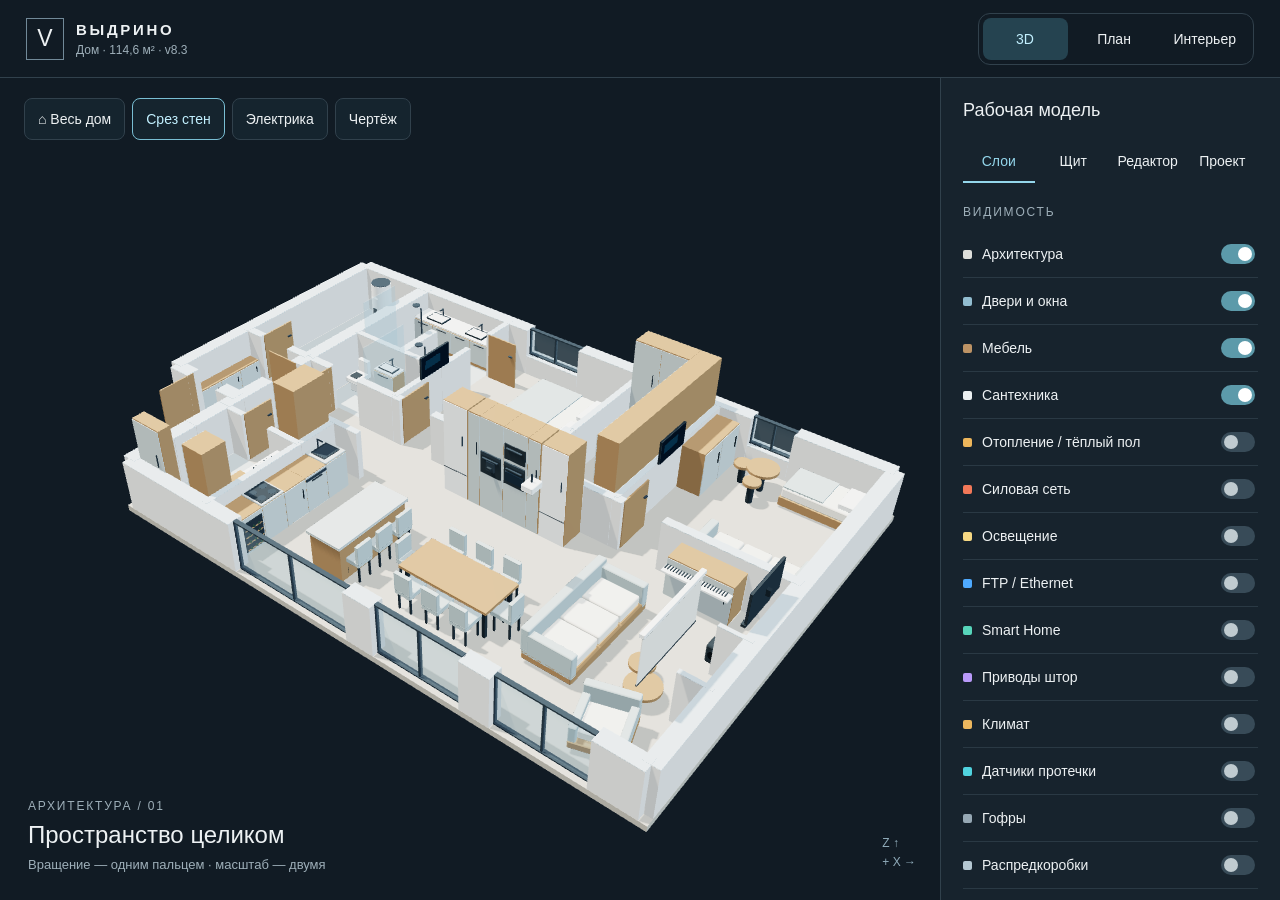
==== index.html @ b97e8d6e "v8.3.1: clarify terminal routing, fix panel header and limit distant wiring detail" ====
<!doctype html><html lang="ru"><head><meta charset="utf-8"><meta name="viewport" content="width=device-width,initial-scale=1,viewport-fit=cover"><meta name="theme-color" content="#111b24"><title>Выдрино — архитектура и инженерия</title><link rel="stylesheet" href="studio.css?v=8.3.1"><script type="importmap">{"imports":{"three":"./vendor/three.module.js","three/addons/":"./vendor/"}}</script></head><body>
<header><div class="brand"><span class="brandmark">V</span><div><b>ВЫДРИНО</b><small>Дом · 114,6 м² · v8.3</small></div></div><nav aria-label="Вид модели"><button data-view="3d" class="active">3D</button><button data-view="top">План</button><button data-view="walk">Интерьер</button></nav><button id="menu" aria-expanded="false">Настройки ☰</button></header>
<main id="view"><div id="loading">Открываем модель…<small>Архитектура из исходного чертежа</small></div><div class="viewtools"><button id="home" title="Показать весь дом">⌂ <span>Весь дом</span></button><button id="cut" class="active">Срез стен</button><button id="electrical">Электрика</button><button id="blueprint">Чертёж</button></div><div id="caption"><span>АРХИТЕКТУРА / 01</span><b id="viewtitle">Пространство целиком</b><small id="hint">Вращение — одним пальцем · масштаб — двумя</small></div><div class="compass">Z ↑<br>+ X →</div><div id="toast" role="status"></div></main>
<aside id="side"><div class="sidehead"><b>Рабочая модель</b><button id="closepanel" aria-label="Закрыть настройки">✕</button></div><div class="tabs"><button data-tab="layers" class="active">Слои</button><button data-tab="electrical">Щит</button><button data-tab="edit">Редактор</button><button data-tab="project">Проект</button></div>
<section data-panel="layers"><p class="eyebrow">ВИДИМОСТЬ</p><div id="layers"></div><div class="field"><label for="wallheight">Высота среза <output id="heightout">1,2 м</output></label><input id="wallheight" type="range" min="0.15" max="3.2" step="0.05" value="1.2"></div><div class="field"><label for="source">Исходный лист</label><select id="source"></select><label for="opacity">Прозрачность чертежа <output id="opacityout">70%</output></label><input id="opacity" type="range" min="0" max="100" value="70"></div><div class="callout">Нажмите «Чертёж» для сравнения в виде сверху. Геометрия стен выделена синим.</div></section>
<section data-panel="electrical" hidden></section>
<section data-panel="edit" hidden><p class="eyebrow">РЕДАКТИРОВАНИЕ</p><div class="twocol"><button id="editobjects">Объекты</button><button id="editwalls">Узлы стен</button></div><div class="segmented"><button data-mode="translate" class="active">Двигать</button><button data-mode="rotate">Вращать</button><button data-mode="scale">Размер</button></div><label for="snap">Привязка</label><select id="snap"><option value="0.01">10 мм</option><option value="0.05" selected>50 мм</option><option value="0.1">100 мм</option><option value="0">Без привязки</option></select><div id="selection" class="selection"><b>Выберите объект</b><p>Включите режим и коснитесь мебели, точки или узла стены.</p></div><div id="coordinates" hidden><div class="coords"><label>X, м<input id="posx" type="number" step="0.01"></label><label>Z, м<input id="posz" type="number" step="0.01"></label><label>Y, м<input id="posy" type="number" step="0.01"></label></div><div class="twocol"><button id="applypos">Применить</button><button id="delete" class="danger">Удалить</button></div></div><div class="twocol"><button id="undo" disabled>↶ Отменить</button><button id="redo" disabled>↷ Повторить</button></div><button id="save" class="primary wide">Сохранить JSON</button><p class="muted">Изменения автоматически сохраняются на этом устройстве. JSON позволяет перенести проект или прислать его на доработку.</p></section>
<section data-panel="project" hidden><p class="eyebrow">СОСТОЯНИЕ ПРОЕКТА</p><div id="stats" class="stats"></div><button id="export" class="primary wide">Экспорт JSON</button><button id="import" class="wide">Импорт JSON</button><input type="file" id="file" accept=".json,application/json" hidden><details><summary>Помещения</summary><div id="rooms"></div></details><details open><summary>Что требует проверки</summary><div id="issues"></div></details><button id="reset" class="wide danger">Вернуть исходную модель</button><a href="legacy-v7.html">Открыть предыдущую v7</a></section></aside>
<script type="module" src="studio.js?v=8.3.1"></script><script>window.addEventListener('error',e=>{const l=document.getElementById('loading');if(l&&!l.hidden)l.textContent='Не удалось открыть 3D. Проверьте интернет и обновите страницу.'});</script></body></html>
---- studio.css ----
:root{color-scheme:dark;--bg:#111b24;--panel:#17232d;--line:#31414c;--text:#edf1f3;--muted:#9eafb9;--accent:#94d6eb}*{box-sizing:border-box}body{margin:0;background:var(--bg);color:var(--text);font-family:Inter,-apple-system,BlinkMacSystemFont,'Segoe UI',sans-serif;font-size:14px;overflow:hidden}button,input,select{font:inherit}button{min-height:42px;padding:9px 13px;border:1px solid var(--line);border-radius:8px;background:#1c2b36;color:var(--text);cursor:pointer;touch-action:manipulation}button:hover{border-color:#7295a5;background:#273c48}button.active{color:#c2f0ff;border-color:#79bed3;background:#254350}button:disabled{opacity:.35;cursor:default}button:focus-visible,a:focus-visible{outline:2px solid #9bddf1;outline-offset:3px}header{height:78px;position:absolute;inset:0 0 auto;display:flex;align-items:center;justify-content:space-between;padding:0 26px;border-bottom:1px solid var(--line);z-index:4;background:#111b24}.brand{display:flex;align-items:center;gap:12px}.brand b{font-size:15px;letter-spacing:.18em}.brand small{display:block;color:var(--muted);margin-top:5px;font-size:12px}.brandmark{display:grid;place-items:center;border:1px solid #718998;width:38px;height:42px;font-size:23px;font-weight:300}nav{display:flex;gap:4px;border:1px solid var(--line);padding:4px;border-radius:12px}nav button{border:0;min-width:85px;background:transparent}#menu{display:none}#view{position:absolute;top:78px;bottom:0;left:0;right:340px;overflow:hidden}canvas{display:block;width:100%;height:100%;touch-action:none}.viewtools{position:absolute;left:24px;top:20px;display:flex;gap:7px;z-index:2}.viewtools button{background:#172630e8;backdrop-filter:blur(12px)}#caption{position:absolute;left:28px;bottom:28px;pointer-events:none;display:flex;flex-direction:column;gap:8px}#caption span,.eyebrow{font-size:12px;letter-spacing:.15em;color:var(--muted)}#caption b{font-size:24px;font-weight:450}#caption small{color:var(--muted);font-size:13px}.compass{position:absolute;bottom:28px;right:24px;color:#90acba;font-size:12px;line-height:1.6}#side{position:absolute;right:0;top:78px;bottom:0;width:340px;overflow-y:auto;background:var(--panel);border-left:1px solid var(--line);padding:22px;z-index:5}.sidehead{display:flex;justify-content:space-between;align-items:center;margin-bottom:20px}.sidehead b{font-size:18px;font-weight:500}#closepanel{display:none}.tabs{display:flex;gap:3px;margin-bottom:22px}.tabs button{flex:1;border:0;background:transparent;border-bottom:2px solid transparent;border-radius:0;padding:9px 5px}.tabs button.active{border-bottom-color:var(--accent);color:var(--accent)}.layer{display:flex;align-items:center;justify-content:space-between;padding:10px 0;gap:8px;border-bottom:1px solid #2a3944;cursor:pointer;min-height:44px}.layer span{display:flex;align-items:center;gap:10px}.layer i{display:block;width:9px;height:9px;border-radius:2px;background:var(--c)}input[type=checkbox]{appearance:none;width:34px;height:20px;background:#384b58;border-radius:15px;position:relative;cursor:pointer;flex:none}input[type=checkbox]:before{content:'';position:absolute;left:3px;top:3px;width:14px;height:14px;border-radius:50%;background:#c0cbd0;transition:.15s}input[type=checkbox]:checked{background:#5c9aaa}input[type=checkbox]:checked:before{left:17px;background:white}.field{margin-top:22px}.field label{display:flex;justify-content:space-between;margin:14px 0 9px}input[type=range]{width:100%;accent-color:#8bcee1;height:26px}select,input[type=number]{width:100%;border:1px solid #415663;background:#10202b;color:#e4eef1;padding:10px;border-radius:7px;margin:8px 0 14px}output{color:#a3d8e7}.callout,.selection{padding:14px;border:1px solid #3a4e5d;border-radius:9px;margin:20px 0;background:#12222d;line-height:1.55}.callout,.muted{color:var(--muted);font-size:13px;line-height:1.6}.twocol{display:grid;grid-template-columns:1fr 1fr;gap:7px;margin:14px 0}.segmented{display:flex;gap:4px;margin:18px 0}.segmented button{flex:1;padding:7px 3px;font-size:13px}.primary{background:#aeddec;color:#10202a;border-color:#aeddec;font-weight:600}.primary:hover{background:#d0eef5}.wide{width:100%;margin:6px 0}.danger{color:#f1a992}.coords{display:grid;grid-template-columns:repeat(3,1fr);gap:6px}.coords input{min-width:0;padding:9px 5px}.selection p{color:var(--muted);margin:8px 0;font-size:13px}.selection code{font-size:12px;color:#afdcea}details{border-top:1px solid var(--line);padding:16px 0}summary{cursor:pointer}#issues p{padding-left:10px;border-left:2px solid #bf9e66;color:#c4cdd2;font-size:13px;line-height:1.6}.stats{display:flex;gap:10px;flex-wrap:wrap;margin:18px 0}.stats span{flex:1;padding:12px;background:#10212c;border-radius:8px;color:var(--muted);font-size:12px}.stats b{display:block;color:white;font-size:22px;margin-bottom:6px}#rooms p{display:flex;justify-content:space-between;font-size:13px}a{color:#9fcedb;display:block;margin:20px 0;font-size:13px}#loading{position:absolute;inset:0;display:flex;align-items:center;justify-content:center;flex-direction:column;gap:15px;background:#111b24;z-index:3;font-size:22px}#loading small{font-size:14px;color:#9eafb9}[hidden]{display:none!important}#toast{position:absolute;left:50%;bottom:105px;transform:translateX(-50%);max-width:90%;padding:12px 20px;background:#d4edf4;color:#10202a;border-radius:9px;opacity:0;pointer-events:none;transition:opacity .2s;z-index:8}#toast.show{opacity:1}
@media(max-width:900px){header{height:68px;padding:0 12px;gap:8px}.brandmark{display:none}.brand b{font-size:12px;letter-spacing:.1em}.brand small{font-size:11px}nav{padding:2px}nav button{min-width:0;padding:9px;font-size:13px}#menu{display:block;font-size:0;width:42px;padding:0}#menu:after{content:'☰';font-size:20px}#view{top:68px;right:0}#side{top:68px;width:min(350px,94vw);padding:18px;transform:translateX(102%);transition:transform .2s;box-shadow:-10px 0 35px #0005}#side.open{transform:none}#closepanel{display:block}.viewtools{top:14px;left:12px;gap:5px}.viewtools button{padding:9px;font-size:13px}#home span{display:none}#caption{bottom:max(22px,env(safe-area-inset-bottom));left:18px;right:35px}#caption b{font-size:21px}#caption span{font-size:11px}#caption small{font-size:12px;max-width:260px}.compass{right:12px;bottom:22px;font-size:11px}#toast{bottom:120px;width:max-content}body{font-size:14px}}
[data-panel=electrical] h2{font-size:23px;font-weight:500;margin:10px 0}.electrical-badge{font-size:12px;color:#e7bf87;border-left:2px solid #d2a367;padding-left:10px;line-height:1.5}.din-cabinet{padding:12px 8px;background:#0e1921;border:1px solid #475762;border-radius:9px;margin:14px 0}.din-cabinet small{font-size:9px;letter-spacing:.16em;color:#96a5af}.din-rail{display:flex;gap:2px;margin:5px 0 13px;min-height:40px;background:linear-gradient(transparent 40%,#627381 40%,#627381 60%,transparent 60%)}.din-block{min-width:0;min-height:40px;border-radius:2px;padding:2px 0;font-size:8px;overflow:hidden;word-break:break-all;background:#d6e0e2;color:#172732;border:1px solid #9fadb5;line-height:1.2}.din-block.module{background:#316c66;color:#ecfff9;border-color:#59a596}.din-block.reserve{background:#22323ea8;color:#6e8391;border-style:dashed}.din-block.terminal{background:#6a7971;color:white}.bus-chain{font:12px/1.8 monospace;color:#81d9c6;overflow-wrap:anywhere}input[type=search]{width:100%;background:#10202b;border:1px solid #415663;border-radius:8px;padding:12px;color:white;margin:10px 0}.circuit-list{max-height:420px;overflow-y:auto;overscroll-behavior:contain}.circuit-item{display:block;width:100%;text-align:left;margin:6px 0;border-left:3px solid var(--wire);padding:11px;font-size:12px}.circuit-item b{display:block;font-weight:500}.circuit-item small{display:block;margin-top:6px;color:#9eafb9;line-height:1.5}.viewtools{flex-wrap:wrap;right:10px}.callout{overflow-wrap:anywhere}.callout p{margin:8px 0}
.cable-card{position:absolute;left:18px;bottom:58px;z-index:12;width:min(390px,calc(100% - 36px));padding:16px 18px;background:#142b35ee;border:1px solid #69d9f7;border-radius:14px;box-shadow:0 10px 40px #0008;pointer-events:auto}.cable-card[hidden]{display:none}.cable-card b{display:block;color:#a6ecff;margin-bottom:6px}.cable-card p{margin:5px 0;font-size:13px}.cable-card button{float:right;padding:2px 9px;min-height:28px}.panel-dialog{width:min(1220px,96vw);max-height:94dvh;border:1px solid #546c78;border-radius:20px;background:#13232d;color:#e7efec;padding:22px;overflow:auto}.panel-dialog::backdrop{background:#07141ddd;backdrop-filter:blur(8px)}.panel-dialog header{display:flex;align-items:center;justify-content:space-between;gap:20px}.panel-dialog h2{margin:6px 0}.panel-dialog small{color:#7dcfc2;letter-spacing:.12em}.panel-toolbar{display:flex;gap:10px;flex-wrap:wrap;margin:16px 0}.panel-toolbar select{flex:1;min-width:220px}.panel-scroll{max-height:60dvh;overflow:auto;border-radius:12px;background:#15232d}.panel-scroll svg{display:block;width:100%;min-width:720px}.panel-terminal-info{padding:15px 0}.table-scroll{overflow:auto}.panel-dialog table{width:100%;border-collapse:collapse;font-size:13px}.panel-dialog th,.panel-dialog td{text-align:left;border-bottom:1px solid #3e535d;padding:9px}.panel-dialog th{color:#85ccbd}.panel-dialog a{color:#85dcca}@media(max-width:600px){.panel-dialog{padding:13px}.panel-dialog h2{font-size:20px}.cable-card{bottom:54px;padding:12px}.panel-scroll{max-height:52dvh}}

.panel-dialog header{position:static;inset:auto;height:auto;padding:0 0 14px;background:transparent}.panel-dialog .callout{margin-top:14px}
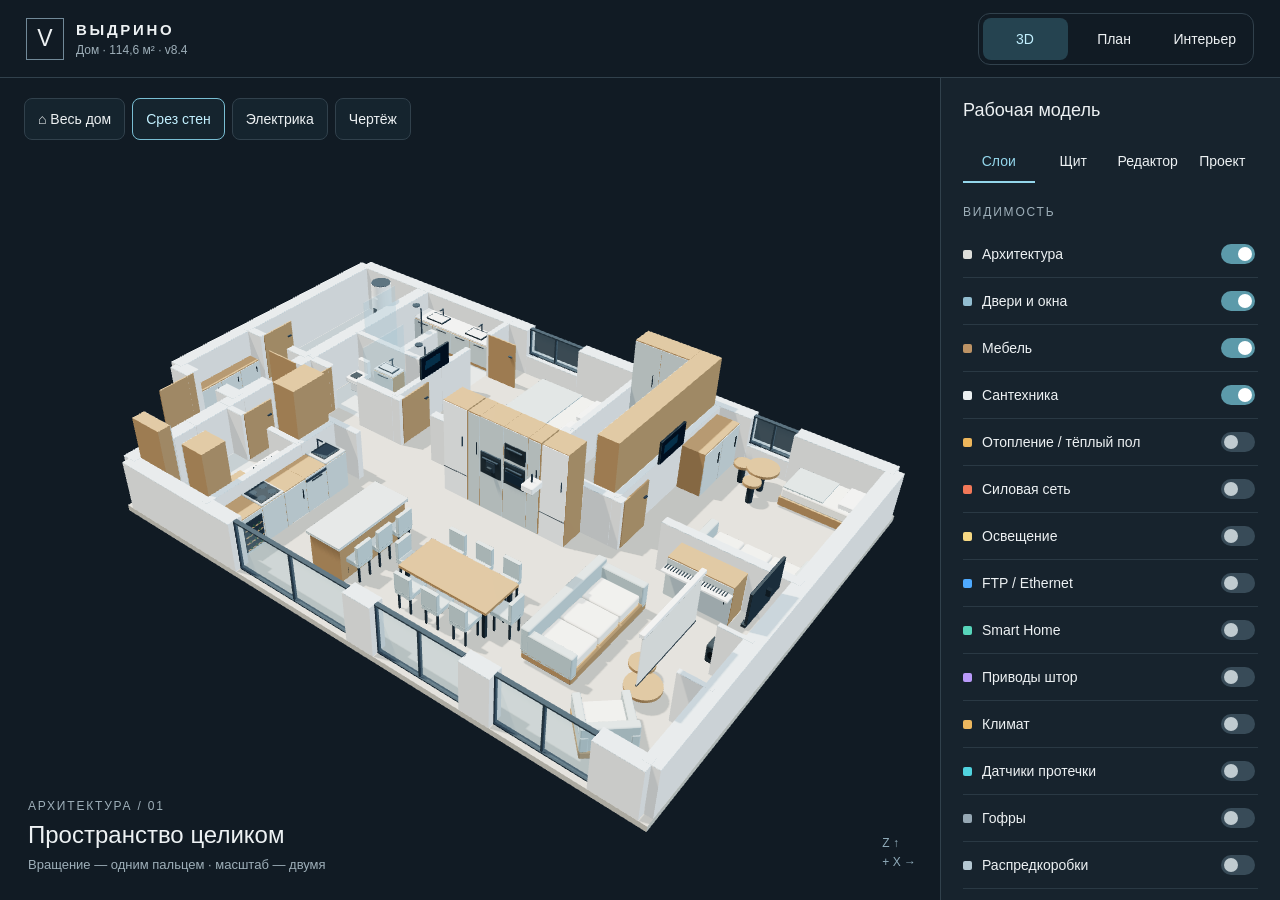
==== commit fa0de18f: "v8.4: cable and DIN editors, first-person movement, source light groups and preserved edits" ====
--- a/index.html
+++ b/index.html
@@ -1,9 +1,9 @@
-<!doctype html><html lang="ru"><head><meta charset="utf-8"><meta name="viewport" content="width=device-width,initial-scale=1,viewport-fit=cover"><meta name="theme-color" content="#111b24"><title>Выдрино — архитектура и инженерия</title><link rel="stylesheet" href="studio.css?v=8.3.1"><script type="importmap">{"imports":{"three":"./vendor/three.module.js","three/addons/":"./vendor/"}}</script></head><body>
-<header><div class="brand"><span class="brandmark">V</span><div><b>ВЫДРИНО</b><small>Дом · 114,6 м² · v8.3</small></div></div><nav aria-label="Вид модели"><button data-view="3d" class="active">3D</button><button data-view="top">План</button><button data-view="walk">Интерьер</button></nav><button id="menu" aria-expanded="false">Настройки ☰</button></header>
+<!doctype html><html lang="ru"><head><meta charset="utf-8"><meta name="viewport" content="width=device-width,initial-scale=1,viewport-fit=cover"><meta name="theme-color" content="#111b24"><title>Выдрино — архитектура и инженерия</title><link rel="stylesheet" href="studio.css?v=8.4.0"><script type="importmap">{"imports":{"three":"./vendor/three.module.js","three/addons/":"./vendor/"}}</script></head><body>
+<header><div class="brand"><span class="brandmark">V</span><div><b>ВЫДРИНО</b><small>Дом · 114,6 м² · v8.4</small></div></div><nav aria-label="Вид модели"><button data-view="3d" class="active">3D</button><button data-view="top">План</button><button data-view="walk">Интерьер</button></nav><button id="menu" aria-expanded="false">Настройки ☰</button></header>
 <main id="view"><div id="loading">Открываем модель…<small>Архитектура из исходного чертежа</small></div><div class="viewtools"><button id="home" title="Показать весь дом">⌂ <span>Весь дом</span></button><button id="cut" class="active">Срез стен</button><button id="electrical">Электрика</button><button id="blueprint">Чертёж</button></div><div id="caption"><span>АРХИТЕКТУРА / 01</span><b id="viewtitle">Пространство целиком</b><small id="hint">Вращение — одним пальцем · масштаб — двумя</small></div><div class="compass">Z ↑<br>+ X →</div><div id="toast" role="status"></div></main>
 <aside id="side"><div class="sidehead"><b>Рабочая модель</b><button id="closepanel" aria-label="Закрыть настройки">✕</button></div><div class="tabs"><button data-tab="layers" class="active">Слои</button><button data-tab="electrical">Щит</button><button data-tab="edit">Редактор</button><button data-tab="project">Проект</button></div>
 <section data-panel="layers"><p class="eyebrow">ВИДИМОСТЬ</p><div id="layers"></div><div class="field"><label for="wallheight">Высота среза <output id="heightout">1,2 м</output></label><input id="wallheight" type="range" min="0.15" max="3.2" step="0.05" value="1.2"></div><div class="field"><label for="source">Исходный лист</label><select id="source"></select><label for="opacity">Прозрачность чертежа <output id="opacityout">70%</output></label><input id="opacity" type="range" min="0" max="100" value="70"></div><div class="callout">Нажмите «Чертёж» для сравнения в виде сверху. Геометрия стен выделена синим.</div></section>
 <section data-panel="electrical" hidden></section>
 <section data-panel="edit" hidden><p class="eyebrow">РЕДАКТИРОВАНИЕ</p><div class="twocol"><button id="editobjects">Объекты</button><button id="editwalls">Узлы стен</button></div><div class="segmented"><button data-mode="translate" class="active">Двигать</button><button data-mode="rotate">Вращать</button><button data-mode="scale">Размер</button></div><label for="snap">Привязка</label><select id="snap"><option value="0.01">10 мм</option><option value="0.05" selected>50 мм</option><option value="0.1">100 мм</option><option value="0">Без привязки</option></select><div id="selection" class="selection"><b>Выберите объект</b><p>Включите режим и коснитесь мебели, точки или узла стены.</p></div><div id="coordinates" hidden><div class="coords"><label>X, м<input id="posx" type="number" step="0.01"></label><label>Z, м<input id="posz" type="number" step="0.01"></label><label>Y, м<input id="posy" type="number" step="0.01"></label></div><div class="twocol"><button id="applypos">Применить</button><button id="delete" class="danger">Удалить</button></div></div><div class="twocol"><button id="undo" disabled>↶ Отменить</button><button id="redo" disabled>↷ Повторить</button></div><button id="save" class="primary wide">Сохранить JSON</button><p class="muted">Изменения автоматически сохраняются на этом устройстве. JSON позволяет перенести проект или прислать его на доработку.</p></section>
 <section data-panel="project" hidden><p class="eyebrow">СОСТОЯНИЕ ПРОЕКТА</p><div id="stats" class="stats"></div><button id="export" class="primary wide">Экспорт JSON</button><button id="import" class="wide">Импорт JSON</button><input type="file" id="file" accept=".json,application/json" hidden><details><summary>Помещения</summary><div id="rooms"></div></details><details open><summary>Что требует проверки</summary><div id="issues"></div></details><button id="reset" class="wide danger">Вернуть исходную модель</button><a href="legacy-v7.html">Открыть предыдущую v7</a></section></aside>
-<script type="module" src="studio.js?v=8.3.1"></script><script>window.addEventListener('error',e=>{const l=document.getElementById('loading');if(l&&!l.hidden)l.textContent='Не удалось открыть 3D. Проверьте интернет и обновите страницу.'});</script></body></html>
+<script type="module" src="studio.js?v=8.4.0"></script><script>window.addEventListener('error',e=>{const l=document.getElementById('loading');if(l&&!l.hidden)l.textContent='Не удалось открыть 3D. Проверьте интернет и обновите страницу.'});</script></body></html>
--- a/studio.css
+++ b/studio.css
@@ -4,3 +4,5 @@
 .cable-card{position:absolute;left:18px;bottom:58px;z-index:12;width:min(390px,calc(100% - 36px));padding:16px 18px;background:#142b35ee;border:1px solid #69d9f7;border-radius:14px;box-shadow:0 10px 40px #0008;pointer-events:auto}.cable-card[hidden]{display:none}.cable-card b{display:block;color:#a6ecff;margin-bottom:6px}.cable-card p{margin:5px 0;font-size:13px}.cable-card button{float:right;padding:2px 9px;min-height:28px}.panel-dialog{width:min(1220px,96vw);max-height:94dvh;border:1px solid #546c78;border-radius:20px;background:#13232d;color:#e7efec;padding:22px;overflow:auto}.panel-dialog::backdrop{background:#07141ddd;backdrop-filter:blur(8px)}.panel-dialog header{display:flex;align-items:center;justify-content:space-between;gap:20px}.panel-dialog h2{margin:6px 0}.panel-dialog small{color:#7dcfc2;letter-spacing:.12em}.panel-toolbar{display:flex;gap:10px;flex-wrap:wrap;margin:16px 0}.panel-toolbar select{flex:1;min-width:220px}.panel-scroll{max-height:60dvh;overflow:auto;border-radius:12px;background:#15232d}.panel-scroll svg{display:block;width:100%;min-width:720px}.panel-terminal-info{padding:15px 0}.table-scroll{overflow:auto}.panel-dialog table{width:100%;border-collapse:collapse;font-size:13px}.panel-dialog th,.panel-dialog td{text-align:left;border-bottom:1px solid #3e535d;padding:9px}.panel-dialog th{color:#85ccbd}.panel-dialog a{color:#85dcca}@media(max-width:600px){.panel-dialog{padding:13px}.panel-dialog h2{font-size:20px}.cable-card{bottom:54px;padding:12px}.panel-scroll{max-height:52dvh}}
 
 .panel-dialog header{position:static;inset:auto;height:auto;padding:0 0 14px;background:transparent}.panel-dialog .callout{margin-top:14px}
+.object-catalog input,.object-catalog button,.object-catalog select{width:100%;margin:5px 0}.object-catalog label{display:block;margin-top:8px}input[type=text]{max-width:100%;background:#10202b;color:#edf1f3;border:1px solid #415663;border-radius:8px;padding:10px}.panel-dialog details input,.panel-dialog details select{max-width:500px;display:block;margin:8px 0}
+.advanced-editor button,.advanced-editor input,.advanced-editor select{width:100%;margin:5px 0}.advanced-editor label{display:block;margin-top:8px}.walk-pad{position:absolute;left:24px;bottom:70px;width:112px;height:112px;border:1px solid #8acbd799;border-radius:50%;background:#142c3988;z-index:15;touch-action:none;display:grid;place-items:center}.walk-pad span{width:45px;height:45px;border-radius:50%;background:#92d8eaaa;pointer-events:none}.walk-pad[hidden],.walk-help[hidden]{display:none}.walk-help{position:absolute;bottom:25px;left:24px;font-size:12px;background:#122b39bb;padding:8px;border-radius:8px;pointer-events:none}
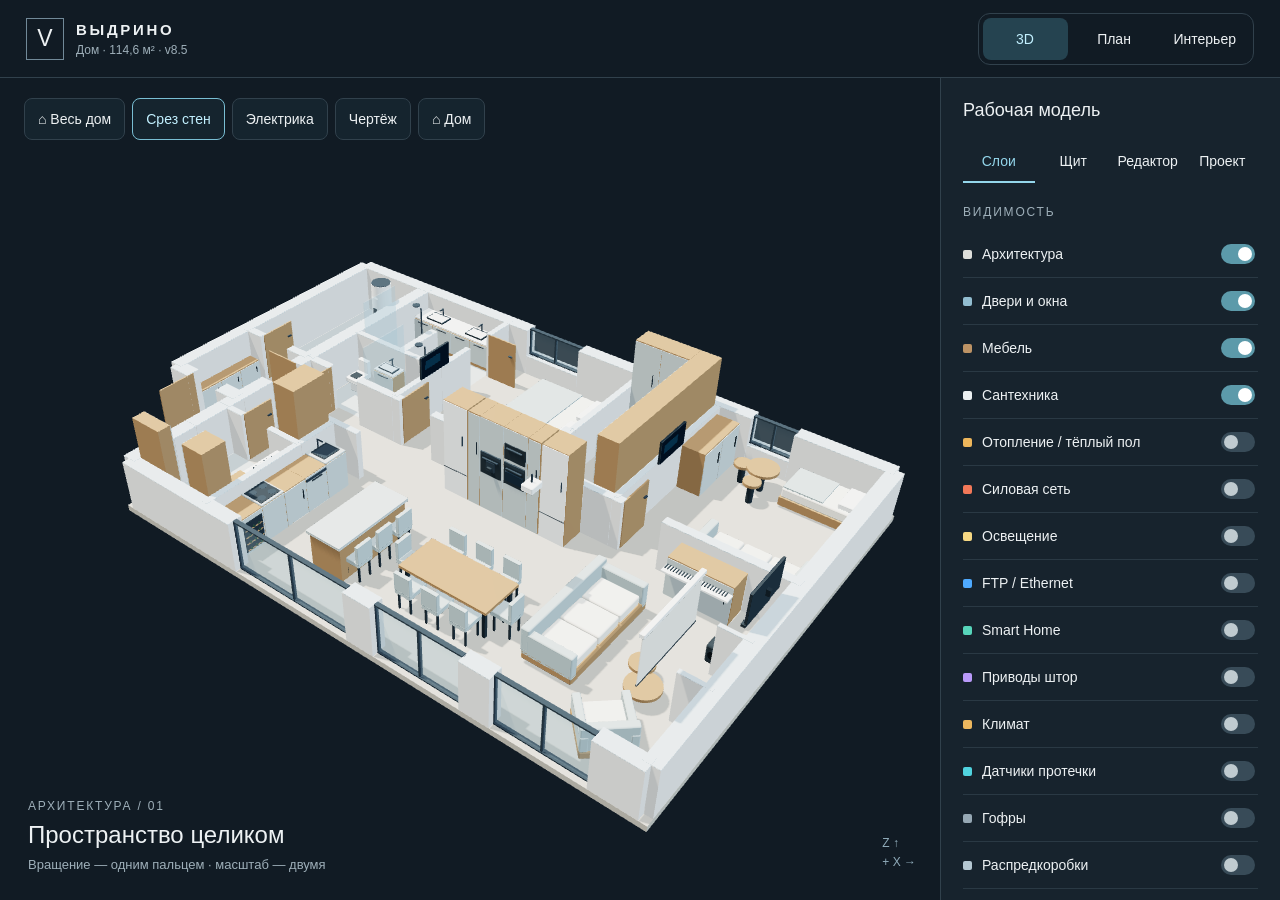
==== commit 1f382ff4: "v8.5: Home-style phone simulation for lighting, curtains and leak protection" ====
--- a/index.html
+++ b/index.html
@@ -1,9 +1,9 @@
-<!doctype html><html lang="ru"><head><meta charset="utf-8"><meta name="viewport" content="width=device-width,initial-scale=1,viewport-fit=cover"><meta name="theme-color" content="#111b24"><title>Выдрино — архитектура и инженерия</title><link rel="stylesheet" href="studio.css?v=8.4.0"><script type="importmap">{"imports":{"three":"./vendor/three.module.js","three/addons/":"./vendor/"}}</script></head><body>
-<header><div class="brand"><span class="brandmark">V</span><div><b>ВЫДРИНО</b><small>Дом · 114,6 м² · v8.4</small></div></div><nav aria-label="Вид модели"><button data-view="3d" class="active">3D</button><button data-view="top">План</button><button data-view="walk">Интерьер</button></nav><button id="menu" aria-expanded="false">Настройки ☰</button></header>
+<!doctype html><html lang="ru"><head><meta charset="utf-8"><meta name="viewport" content="width=device-width,initial-scale=1,viewport-fit=cover"><meta name="theme-color" content="#111b24"><title>Выдрино — архитектура и инженерия</title><link rel="stylesheet" href="studio.css?v=8.5.0"><script type="importmap">{"imports":{"three":"./vendor/three.module.js","three/addons/":"./vendor/"}}</script><link rel="stylesheet" href="home-phone.css?v=8.5.0"></head><body>
+<header><div class="brand"><span class="brandmark">V</span><div><b>ВЫДРИНО</b><small>Дом · 114,6 м² · v8.5</small></div></div><nav aria-label="Вид модели"><button data-view="3d" class="active">3D</button><button data-view="top">План</button><button data-view="walk">Интерьер</button></nav><button id="menu" aria-expanded="false">Настройки ☰</button></header>
 <main id="view"><div id="loading">Открываем модель…<small>Архитектура из исходного чертежа</small></div><div class="viewtools"><button id="home" title="Показать весь дом">⌂ <span>Весь дом</span></button><button id="cut" class="active">Срез стен</button><button id="electrical">Электрика</button><button id="blueprint">Чертёж</button></div><div id="caption"><span>АРХИТЕКТУРА / 01</span><b id="viewtitle">Пространство целиком</b><small id="hint">Вращение — одним пальцем · масштаб — двумя</small></div><div class="compass">Z ↑<br>+ X →</div><div id="toast" role="status"></div></main>
 <aside id="side"><div class="sidehead"><b>Рабочая модель</b><button id="closepanel" aria-label="Закрыть настройки">✕</button></div><div class="tabs"><button data-tab="layers" class="active">Слои</button><button data-tab="electrical">Щит</button><button data-tab="edit">Редактор</button><button data-tab="project">Проект</button></div>
 <section data-panel="layers"><p class="eyebrow">ВИДИМОСТЬ</p><div id="layers"></div><div class="field"><label for="wallheight">Высота среза <output id="heightout">1,2 м</output></label><input id="wallheight" type="range" min="0.15" max="3.2" step="0.05" value="1.2"></div><div class="field"><label for="source">Исходный лист</label><select id="source"></select><label for="opacity">Прозрачность чертежа <output id="opacityout">70%</output></label><input id="opacity" type="range" min="0" max="100" value="70"></div><div class="callout">Нажмите «Чертёж» для сравнения в виде сверху. Геометрия стен выделена синим.</div></section>
 <section data-panel="electrical" hidden></section>
 <section data-panel="edit" hidden><p class="eyebrow">РЕДАКТИРОВАНИЕ</p><div class="twocol"><button id="editobjects">Объекты</button><button id="editwalls">Узлы стен</button></div><div class="segmented"><button data-mode="translate" class="active">Двигать</button><button data-mode="rotate">Вращать</button><button data-mode="scale">Размер</button></div><label for="snap">Привязка</label><select id="snap"><option value="0.01">10 мм</option><option value="0.05" selected>50 мм</option><option value="0.1">100 мм</option><option value="0">Без привязки</option></select><div id="selection" class="selection"><b>Выберите объект</b><p>Включите режим и коснитесь мебели, точки или узла стены.</p></div><div id="coordinates" hidden><div class="coords"><label>X, м<input id="posx" type="number" step="0.01"></label><label>Z, м<input id="posz" type="number" step="0.01"></label><label>Y, м<input id="posy" type="number" step="0.01"></label></div><div class="twocol"><button id="applypos">Применить</button><button id="delete" class="danger">Удалить</button></div></div><div class="twocol"><button id="undo" disabled>↶ Отменить</button><button id="redo" disabled>↷ Повторить</button></div><button id="save" class="primary wide">Сохранить JSON</button><p class="muted">Изменения автоматически сохраняются на этом устройстве. JSON позволяет перенести проект или прислать его на доработку.</p></section>
 <section data-panel="project" hidden><p class="eyebrow">СОСТОЯНИЕ ПРОЕКТА</p><div id="stats" class="stats"></div><button id="export" class="primary wide">Экспорт JSON</button><button id="import" class="wide">Импорт JSON</button><input type="file" id="file" accept=".json,application/json" hidden><details><summary>Помещения</summary><div id="rooms"></div></details><details open><summary>Что требует проверки</summary><div id="issues"></div></details><button id="reset" class="wide danger">Вернуть исходную модель</button><a href="legacy-v7.html">Открыть предыдущую v7</a></section></aside>
-<script type="module" src="studio.js?v=8.4.0"></script><script>window.addEventListener('error',e=>{const l=document.getElementById('loading');if(l&&!l.hidden)l.textContent='Не удалось открыть 3D. Проверьте интернет и обновите страницу.'});</script></body></html>
+<script type="module" src="studio.js?v=8.5.0"></script><script>window.addEventListener('error',e=>{const l=document.getElementById('loading');if(l&&!l.hidden)l.textContent='Не удалось открыть 3D. Проверьте интернет и обновите страницу.'});</script></body></html>
--- a/home-phone.css
+++ b/home-phone.css
@@ -0,0 +1 @@
+.home-phone{position:fixed;right:16px;top:94px;width:308px;height:min(740px,calc(100dvh - 110px));z-index:20;display:flex;flex-direction:column;padding:44px 15px 15px;border:7px solid #202a31;border-radius:43px;background:radial-gradient(ellipse at 10% 0%,#6d8896,transparent 65%),linear-gradient(145deg,#476372,#1b2c3a 70%);box-shadow:0 20px 70px #0009,0 0 0 1px #7c8b95;color:#fff;overflow:hidden}.home-phone[hidden]{display:none}.phone-island{position:absolute;top:10px;left:50%;transform:translateX(-50%);width:93px;height:23px;border-radius:30px;background:#0c1116}.phone-status{position:absolute;top:17px;left:22px;font-size:9px;font-weight:600;letter-spacing:.02em}.phone-heading{display:flex;justify-content:space-between;align-items:center}.phone-heading small{font-size:9px;letter-spacing:.14em;opacity:.65}.phone-heading h2{font-size:29px;margin:4px 0;font-weight:700;letter-spacing:-.04em}.phone-heading button{border:0;border-radius:50%;background:#ffffff18;min-height:33px;width:33px;padding:0}.home-summary{font-size:11px;line-height:1.4;min-height:18px;color:#d9e6eb;margin:10px 0}.home-summary.alarm{color:#ffb6ae}.home-scenes{display:flex;gap:5px;margin:2px 0 14px}.home-scenes button{flex:1;min-height:37px;font-size:11px;background:#ffffff22;border:0;border-radius:14px;padding:7px}.home-tabs{display:flex;gap:3px;margin-bottom:11px}.home-tabs button{flex:1;min-height:32px;padding:5px;font-size:11px;background:none;border:0;border-radius:20px}.home-tabs button.active{background:#e6f0f0;color:#20323b}.home-content{display:grid;grid-template-columns:1fr 1fr;gap:9px;overflow:auto;align-content:start;flex:1;padding:0 1px 5px;scrollbar-width:thin}.home-tile{border:0;border-radius:18px;padding:12px 10px;min-height:114px;text-align:left;display:flex;flex-direction:column;gap:7px;background:#f2f3efdf;color:#34414a}.home-tile:hover{background:#fafbf8}.home-tile.on{background:#fff5da;color:#76521b}.home-tile.leak{background:#f9b9b0;color:#7f241c}.home-symbol{font-size:25px;line-height:1}.home-tile b{font-size:11px;line-height:1.3;font-weight:650}.home-tile small{font-size:10px;opacity:.72}.curtain-tile{grid-column:1/-1;min-height:110px}.curtain-tile input{accent-color:#ab8350;min-height:35px}.home-demo{font-size:9px;text-align:center;line-height:1.4;opacity:.6;margin:12px 0 0}.home-water-note{grid-column:1/-1;font-size:11px;line-height:1.5;margin:4px 0}.viewtools{flex-wrap:wrap;max-width:calc(100% - 40px)}@media(max-width:900px){.home-phone{top:auto;bottom:12px;right:10px;width:270px;height:58dvh;max-height:620px;padding:38px 11px 11px;border-width:5px;border-radius:34px}.phone-heading h2{font-size:24px}.home-summary{margin:5px 0;font-size:10px}.home-scenes{margin-bottom:7px}.home-tile{min-height:98px;padding:10px}.home-demo{margin-top:6px}.home-tabs{margin-bottom:7px}}
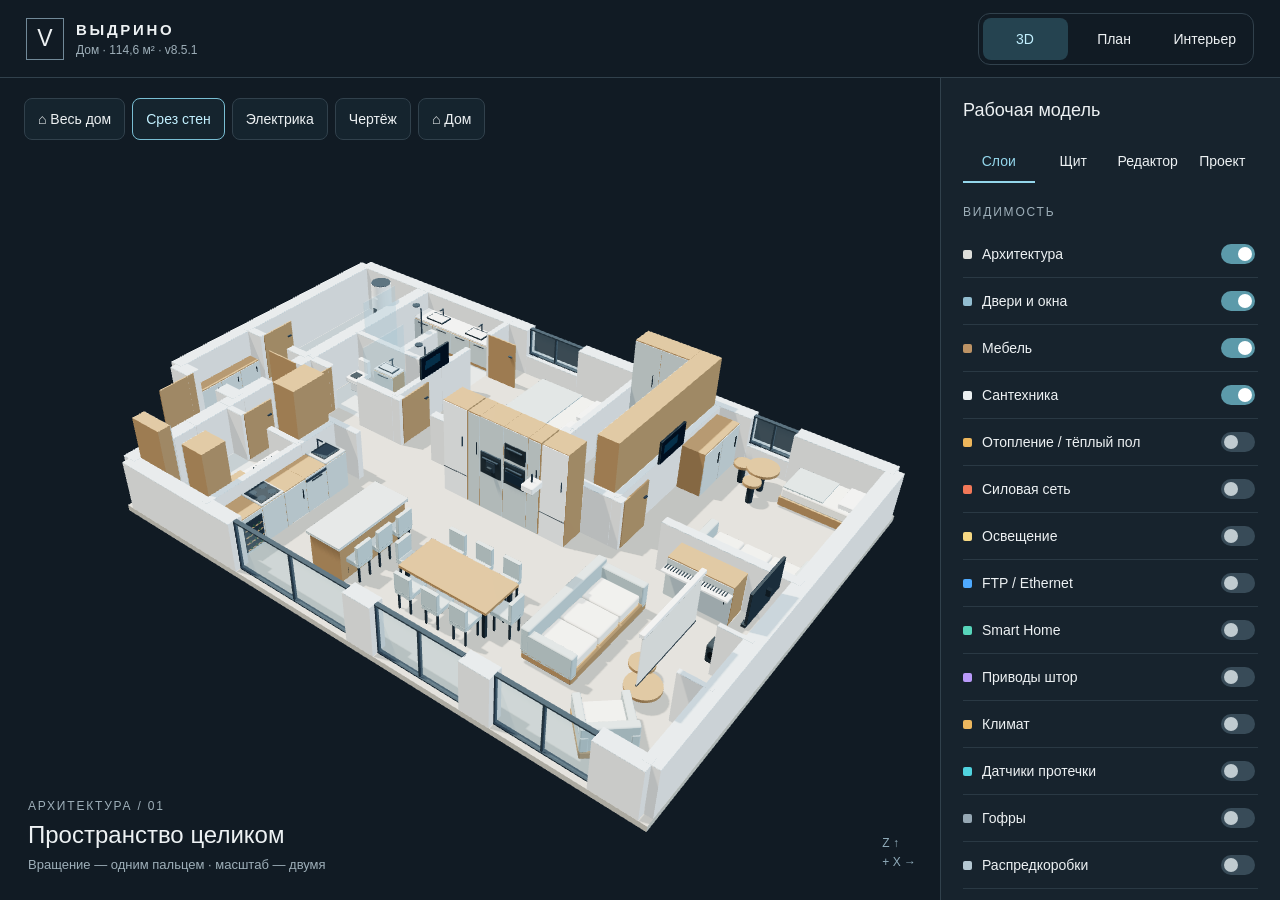
==== commit 7711030e: "v8.5.1: night fixture lighting and left-side Home phone" ====
--- a/index.html
+++ b/index.html
@@ -1,9 +1,9 @@
-<!doctype html><html lang="ru"><head><meta charset="utf-8"><meta name="viewport" content="width=device-width,initial-scale=1,viewport-fit=cover"><meta name="theme-color" content="#111b24"><title>Выдрино — архитектура и инженерия</title><link rel="stylesheet" href="studio.css?v=8.5.0"><script type="importmap">{"imports":{"three":"./vendor/three.module.js","three/addons/":"./vendor/"}}</script><link rel="stylesheet" href="home-phone.css?v=8.5.0"></head><body>
-<header><div class="brand"><span class="brandmark">V</span><div><b>ВЫДРИНО</b><small>Дом · 114,6 м² · v8.5</small></div></div><nav aria-label="Вид модели"><button data-view="3d" class="active">3D</button><button data-view="top">План</button><button data-view="walk">Интерьер</button></nav><button id="menu" aria-expanded="false">Настройки ☰</button></header>
+<!doctype html><html lang="ru"><head><meta charset="utf-8"><meta name="viewport" content="width=device-width,initial-scale=1,viewport-fit=cover"><meta name="theme-color" content="#111b24"><title>Выдрино — архитектура и инженерия</title><link rel="stylesheet" href="studio.css?v=8.5.0"><script type="importmap">{"imports":{"three":"./vendor/three.module.js","three/addons/":"./vendor/"}}</script><link rel="stylesheet" href="home-phone.css?v=8.5.1"></head><body>
+<header><div class="brand"><span class="brandmark">V</span><div><b>ВЫДРИНО</b><small>Дом · 114,6 м² · v8.5.1</small></div></div><nav aria-label="Вид модели"><button data-view="3d" class="active">3D</button><button data-view="top">План</button><button data-view="walk">Интерьер</button></nav><button id="menu" aria-expanded="false">Настройки ☰</button></header>
 <main id="view"><div id="loading">Открываем модель…<small>Архитектура из исходного чертежа</small></div><div class="viewtools"><button id="home" title="Показать весь дом">⌂ <span>Весь дом</span></button><button id="cut" class="active">Срез стен</button><button id="electrical">Электрика</button><button id="blueprint">Чертёж</button></div><div id="caption"><span>АРХИТЕКТУРА / 01</span><b id="viewtitle">Пространство целиком</b><small id="hint">Вращение — одним пальцем · масштаб — двумя</small></div><div class="compass">Z ↑<br>+ X →</div><div id="toast" role="status"></div></main>
 <aside id="side"><div class="sidehead"><b>Рабочая модель</b><button id="closepanel" aria-label="Закрыть настройки">✕</button></div><div class="tabs"><button data-tab="layers" class="active">Слои</button><button data-tab="electrical">Щит</button><button data-tab="edit">Редактор</button><button data-tab="project">Проект</button></div>
 <section data-panel="layers"><p class="eyebrow">ВИДИМОСТЬ</p><div id="layers"></div><div class="field"><label for="wallheight">Высота среза <output id="heightout">1,2 м</output></label><input id="wallheight" type="range" min="0.15" max="3.2" step="0.05" value="1.2"></div><div class="field"><label for="source">Исходный лист</label><select id="source"></select><label for="opacity">Прозрачность чертежа <output id="opacityout">70%</output></label><input id="opacity" type="range" min="0" max="100" value="70"></div><div class="callout">Нажмите «Чертёж» для сравнения в виде сверху. Геометрия стен выделена синим.</div></section>
 <section data-panel="electrical" hidden></section>
 <section data-panel="edit" hidden><p class="eyebrow">РЕДАКТИРОВАНИЕ</p><div class="twocol"><button id="editobjects">Объекты</button><button id="editwalls">Узлы стен</button></div><div class="segmented"><button data-mode="translate" class="active">Двигать</button><button data-mode="rotate">Вращать</button><button data-mode="scale">Размер</button></div><label for="snap">Привязка</label><select id="snap"><option value="0.01">10 мм</option><option value="0.05" selected>50 мм</option><option value="0.1">100 мм</option><option value="0">Без привязки</option></select><div id="selection" class="selection"><b>Выберите объект</b><p>Включите режим и коснитесь мебели, точки или узла стены.</p></div><div id="coordinates" hidden><div class="coords"><label>X, м<input id="posx" type="number" step="0.01"></label><label>Z, м<input id="posz" type="number" step="0.01"></label><label>Y, м<input id="posy" type="number" step="0.01"></label></div><div class="twocol"><button id="applypos">Применить</button><button id="delete" class="danger">Удалить</button></div></div><div class="twocol"><button id="undo" disabled>↶ Отменить</button><button id="redo" disabled>↷ Повторить</button></div><button id="save" class="primary wide">Сохранить JSON</button><p class="muted">Изменения автоматически сохраняются на этом устройстве. JSON позволяет перенести проект или прислать его на доработку.</p></section>
 <section data-panel="project" hidden><p class="eyebrow">СОСТОЯНИЕ ПРОЕКТА</p><div id="stats" class="stats"></div><button id="export" class="primary wide">Экспорт JSON</button><button id="import" class="wide">Импорт JSON</button><input type="file" id="file" accept=".json,application/json" hidden><details><summary>Помещения</summary><div id="rooms"></div></details><details open><summary>Что требует проверки</summary><div id="issues"></div></details><button id="reset" class="wide danger">Вернуть исходную модель</button><a href="legacy-v7.html">Открыть предыдущую v7</a></section></aside>
-<script type="module" src="studio.js?v=8.5.0"></script><script>window.addEventListener('error',e=>{const l=document.getElementById('loading');if(l&&!l.hidden)l.textContent='Не удалось открыть 3D. Проверьте интернет и обновите страницу.'});</script></body></html>
+<script type="module" src="studio.js?v=8.5.1"></script><script>window.addEventListener('error',e=>{const l=document.getElementById('loading');if(l&&!l.hidden)l.textContent='Не удалось открыть 3D. Проверьте интернет и обновите страницу.'});</script></body></html>
--- a/home-phone.css
+++ b/home-phone.css
@@ -1 +1,3 @@
-.home-phone{position:fixed;right:16px;top:94px;width:308px;height:min(740px,calc(100dvh - 110px));z-index:20;display:flex;flex-direction:column;padding:44px 15px 15px;border:7px solid #202a31;border-radius:43px;background:radial-gradient(ellipse at 10% 0%,#6d8896,transparent 65%),linear-gradient(145deg,#476372,#1b2c3a 70%);box-shadow:0 20px 70px #0009,0 0 0 1px #7c8b95;color:#fff;overflow:hidden}.home-phone[hidden]{display:none}.phone-island{position:absolute;top:10px;left:50%;transform:translateX(-50%);width:93px;height:23px;border-radius:30px;background:#0c1116}.phone-status{position:absolute;top:17px;left:22px;font-size:9px;font-weight:600;letter-spacing:.02em}.phone-heading{display:flex;justify-content:space-between;align-items:center}.phone-heading small{font-size:9px;letter-spacing:.14em;opacity:.65}.phone-heading h2{font-size:29px;margin:4px 0;font-weight:700;letter-spacing:-.04em}.phone-heading button{border:0;border-radius:50%;background:#ffffff18;min-height:33px;width:33px;padding:0}.home-summary{font-size:11px;line-height:1.4;min-height:18px;color:#d9e6eb;margin:10px 0}.home-summary.alarm{color:#ffb6ae}.home-scenes{display:flex;gap:5px;margin:2px 0 14px}.home-scenes button{flex:1;min-height:37px;font-size:11px;background:#ffffff22;border:0;border-radius:14px;padding:7px}.home-tabs{display:flex;gap:3px;margin-bottom:11px}.home-tabs button{flex:1;min-height:32px;padding:5px;font-size:11px;background:none;border:0;border-radius:20px}.home-tabs button.active{background:#e6f0f0;color:#20323b}.home-content{display:grid;grid-template-columns:1fr 1fr;gap:9px;overflow:auto;align-content:start;flex:1;padding:0 1px 5px;scrollbar-width:thin}.home-tile{border:0;border-radius:18px;padding:12px 10px;min-height:114px;text-align:left;display:flex;flex-direction:column;gap:7px;background:#f2f3efdf;color:#34414a}.home-tile:hover{background:#fafbf8}.home-tile.on{background:#fff5da;color:#76521b}.home-tile.leak{background:#f9b9b0;color:#7f241c}.home-symbol{font-size:25px;line-height:1}.home-tile b{font-size:11px;line-height:1.3;font-weight:650}.home-tile small{font-size:10px;opacity:.72}.curtain-tile{grid-column:1/-1;min-height:110px}.curtain-tile input{accent-color:#ab8350;min-height:35px}.home-demo{font-size:9px;text-align:center;line-height:1.4;opacity:.6;margin:12px 0 0}.home-water-note{grid-column:1/-1;font-size:11px;line-height:1.5;margin:4px 0}.viewtools{flex-wrap:wrap;max-width:calc(100% - 40px)}@media(max-width:900px){.home-phone{top:auto;bottom:12px;right:10px;width:270px;height:58dvh;max-height:620px;padding:38px 11px 11px;border-width:5px;border-radius:34px}.phone-heading h2{font-size:24px}.home-summary{margin:5px 0;font-size:10px}.home-scenes{margin-bottom:7px}.home-tile{min-height:98px;padding:10px}.home-demo{margin-top:6px}.home-tabs{margin-bottom:7px}}
+.home-phone{position:fixed;left:16px;right:auto;top:94px;width:308px;height:min(740px,calc(100dvh - 110px));z-index:20;display:flex;flex-direction:column;padding:44px 15px 15px;border:7px solid #202a31;border-radius:43px;background:radial-gradient(ellipse at 10% 0%,#6d8896,transparent 65%),linear-gradient(145deg,#476372,#1b2c3a 70%);box-shadow:0 20px 70px #0009,0 0 0 1px #7c8b95;color:#fff;overflow:hidden}.home-phone[hidden]{display:none}.phone-island{position:absolute;top:10px;left:50%;transform:translateX(-50%);width:93px;height:23px;border-radius:30px;background:#0c1116}.phone-status{position:absolute;top:17px;left:22px;font-size:9px;font-weight:600;letter-spacing:.02em}.phone-heading{display:flex;justify-content:space-between;align-items:center}.phone-heading small{font-size:9px;letter-spacing:.14em;opacity:.65}.phone-heading h2{font-size:29px;margin:4px 0;font-weight:700;letter-spacing:-.04em}.phone-heading button{border:0;border-radius:50%;background:#ffffff18;min-height:33px;width:33px;padding:0}.home-summary{font-size:11px;line-height:1.4;min-height:18px;color:#d9e6eb;margin:10px 0}.home-summary.alarm{color:#ffb6ae}.home-scenes{display:flex;gap:5px;margin:2px 0 14px}.home-scenes button{flex:1;min-height:37px;font-size:11px;background:#ffffff22;border:0;border-radius:14px;padding:7px}.home-tabs{display:flex;gap:3px;margin-bottom:11px}.home-tabs button{flex:1;min-height:32px;padding:5px;font-size:11px;background:none;border:0;border-radius:20px}.home-tabs button.active{background:#e6f0f0;color:#20323b}.home-content{display:grid;grid-template-columns:1fr 1fr;gap:9px;overflow:auto;align-content:start;flex:1;padding:0 1px 5px;scrollbar-width:thin}.home-tile{border:0;border-radius:18px;padding:12px 10px;min-height:114px;text-align:left;display:flex;flex-direction:column;gap:7px;background:#f2f3efdf;color:#34414a}.home-tile:hover{background:#fafbf8}.home-tile.on{background:#fff5da;color:#76521b}.home-tile.leak{background:#f9b9b0;color:#7f241c}.home-symbol{font-size:25px;line-height:1}.home-tile b{font-size:11px;line-height:1.3;font-weight:650}.home-tile small{font-size:10px;opacity:.72}.curtain-tile{grid-column:1/-1;min-height:110px}.curtain-tile input{accent-color:#ab8350;min-height:35px}.home-demo{font-size:9px;text-align:center;line-height:1.4;opacity:.6;margin:12px 0 0}.home-water-note{grid-column:1/-1;font-size:11px;line-height:1.5;margin:4px 0}.viewtools{flex-wrap:wrap;max-width:calc(100% - 40px)}@media(max-width:900px){.home-phone{top:auto;bottom:12px;left:10px;right:auto;width:270px;height:58dvh;max-height:620px;padding:38px 11px 11px;border-width:5px;border-radius:34px}.phone-heading h2{font-size:24px}.home-summary{margin:5px 0;font-size:10px}.home-scenes{margin-bottom:7px}.home-tile{min-height:98px;padding:10px}.home-demo{margin-top:6px}.home-tabs{margin-bottom:7px}}
+/* Reserve a left rail for the phone; never cover the desktop model. */
+@media(min-width:901px){body.home-open #view{left:340px;right:0}body.home-open #side{display:none}}
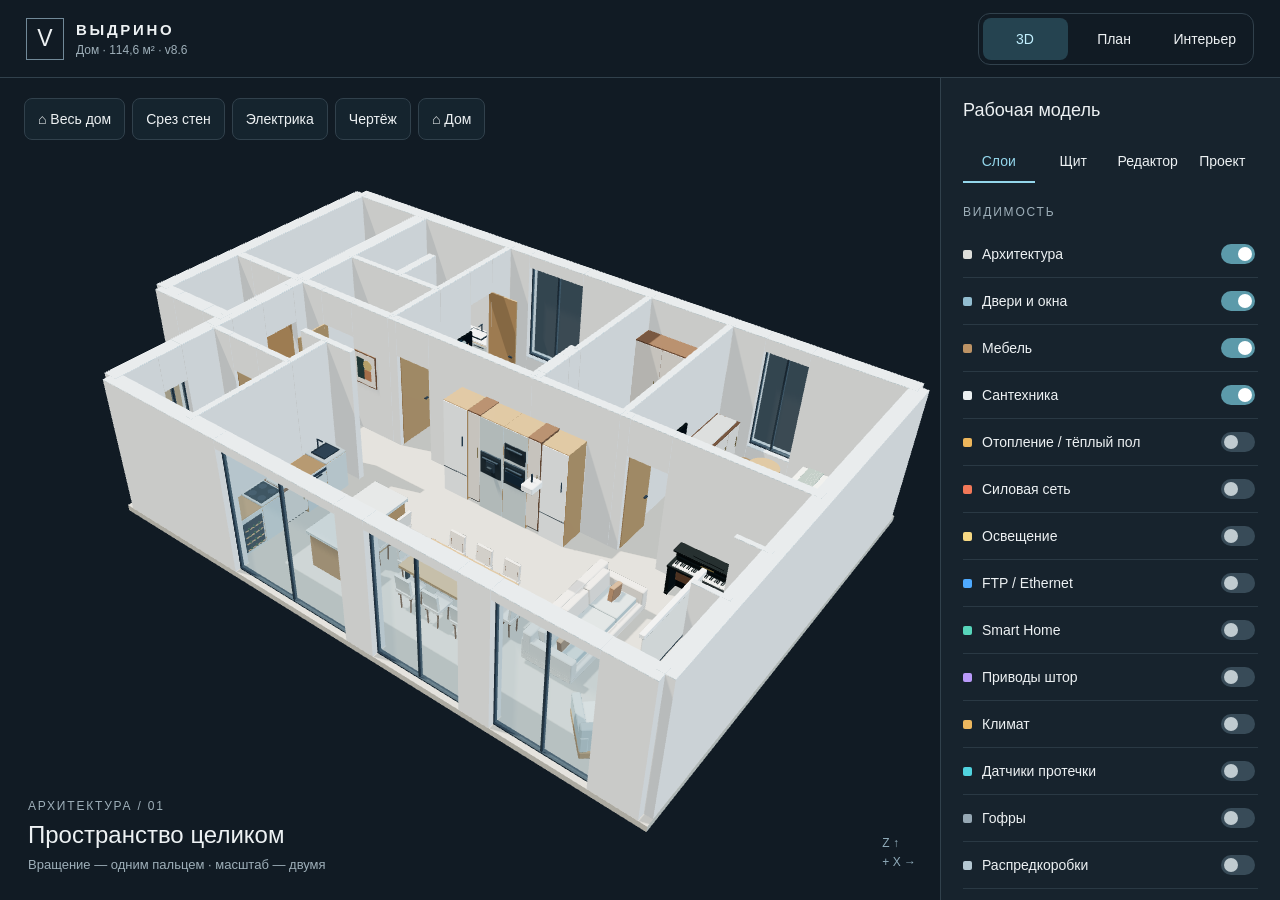
==== commit 30b7f7a6: "v8.6: mounted equipment, detailed interiors, ceiling Wi-Fi, soft lighting and animated curtains" ====
--- a/index.html
+++ b/index.html
@@ -1,9 +1,9 @@
-<!doctype html><html lang="ru"><head><meta charset="utf-8"><meta name="viewport" content="width=device-width,initial-scale=1,viewport-fit=cover"><meta name="theme-color" content="#111b24"><title>Выдрино — архитектура и инженерия</title><link rel="stylesheet" href="studio.css?v=8.5.0"><script type="importmap">{"imports":{"three":"./vendor/three.module.js","three/addons/":"./vendor/"}}</script><link rel="stylesheet" href="home-phone.css?v=8.5.1"></head><body>
-<header><div class="brand"><span class="brandmark">V</span><div><b>ВЫДРИНО</b><small>Дом · 114,6 м² · v8.5.1</small></div></div><nav aria-label="Вид модели"><button data-view="3d" class="active">3D</button><button data-view="top">План</button><button data-view="walk">Интерьер</button></nav><button id="menu" aria-expanded="false">Настройки ☰</button></header>
+<!doctype html><html lang="ru"><head><meta charset="utf-8"><meta name="viewport" content="width=device-width,initial-scale=1,viewport-fit=cover"><meta name="theme-color" content="#111b24"><title>Выдрино — архитектура и инженерия</title><link rel="stylesheet" href="studio.css?v=8.5.0"><script type="importmap">{"imports":{"three":"./vendor/three.module.js","three/addons/":"./vendor/"}}</script><link rel="stylesheet" href="home-phone.css?v=8.6.0"></head><body>
+<header><div class="brand"><span class="brandmark">V</span><div><b>ВЫДРИНО</b><small>Дом · 114,6 м² · v8.6</small></div></div><nav aria-label="Вид модели"><button data-view="3d" class="active">3D</button><button data-view="top">План</button><button data-view="walk">Интерьер</button></nav><button id="menu" aria-expanded="false">Настройки ☰</button></header>
 <main id="view"><div id="loading">Открываем модель…<small>Архитектура из исходного чертежа</small></div><div class="viewtools"><button id="home" title="Показать весь дом">⌂ <span>Весь дом</span></button><button id="cut" class="active">Срез стен</button><button id="electrical">Электрика</button><button id="blueprint">Чертёж</button></div><div id="caption"><span>АРХИТЕКТУРА / 01</span><b id="viewtitle">Пространство целиком</b><small id="hint">Вращение — одним пальцем · масштаб — двумя</small></div><div class="compass">Z ↑<br>+ X →</div><div id="toast" role="status"></div></main>
 <aside id="side"><div class="sidehead"><b>Рабочая модель</b><button id="closepanel" aria-label="Закрыть настройки">✕</button></div><div class="tabs"><button data-tab="layers" class="active">Слои</button><button data-tab="electrical">Щит</button><button data-tab="edit">Редактор</button><button data-tab="project">Проект</button></div>
 <section data-panel="layers"><p class="eyebrow">ВИДИМОСТЬ</p><div id="layers"></div><div class="field"><label for="wallheight">Высота среза <output id="heightout">1,2 м</output></label><input id="wallheight" type="range" min="0.15" max="3.2" step="0.05" value="1.2"></div><div class="field"><label for="source">Исходный лист</label><select id="source"></select><label for="opacity">Прозрачность чертежа <output id="opacityout">70%</output></label><input id="opacity" type="range" min="0" max="100" value="70"></div><div class="callout">Нажмите «Чертёж» для сравнения в виде сверху. Геометрия стен выделена синим.</div></section>
 <section data-panel="electrical" hidden></section>
 <section data-panel="edit" hidden><p class="eyebrow">РЕДАКТИРОВАНИЕ</p><div class="twocol"><button id="editobjects">Объекты</button><button id="editwalls">Узлы стен</button></div><div class="segmented"><button data-mode="translate" class="active">Двигать</button><button data-mode="rotate">Вращать</button><button data-mode="scale">Размер</button></div><label for="snap">Привязка</label><select id="snap"><option value="0.01">10 мм</option><option value="0.05" selected>50 мм</option><option value="0.1">100 мм</option><option value="0">Без привязки</option></select><div id="selection" class="selection"><b>Выберите объект</b><p>Включите режим и коснитесь мебели, точки или узла стены.</p></div><div id="coordinates" hidden><div class="coords"><label>X, м<input id="posx" type="number" step="0.01"></label><label>Z, м<input id="posz" type="number" step="0.01"></label><label>Y, м<input id="posy" type="number" step="0.01"></label></div><div class="twocol"><button id="applypos">Применить</button><button id="delete" class="danger">Удалить</button></div></div><div class="twocol"><button id="undo" disabled>↶ Отменить</button><button id="redo" disabled>↷ Повторить</button></div><button id="save" class="primary wide">Сохранить JSON</button><p class="muted">Изменения автоматически сохраняются на этом устройстве. JSON позволяет перенести проект или прислать его на доработку.</p></section>
 <section data-panel="project" hidden><p class="eyebrow">СОСТОЯНИЕ ПРОЕКТА</p><div id="stats" class="stats"></div><button id="export" class="primary wide">Экспорт JSON</button><button id="import" class="wide">Импорт JSON</button><input type="file" id="file" accept=".json,application/json" hidden><details><summary>Помещения</summary><div id="rooms"></div></details><details open><summary>Что требует проверки</summary><div id="issues"></div></details><button id="reset" class="wide danger">Вернуть исходную модель</button><a href="legacy-v7.html">Открыть предыдущую v7</a></section></aside>
-<script type="module" src="studio.js?v=8.5.1"></script><script>window.addEventListener('error',e=>{const l=document.getElementById('loading');if(l&&!l.hidden)l.textContent='Не удалось открыть 3D. Проверьте интернет и обновите страницу.'});</script></body></html>
+<script type="module" src="studio.js?v=8.6.0"></script><script>window.addEventListener('error',e=>{const l=document.getElementById('loading');if(l&&!l.hidden)l.textContent='Не удалось открыть 3D. Проверьте интернет и обновите страницу.'});</script></body></html>
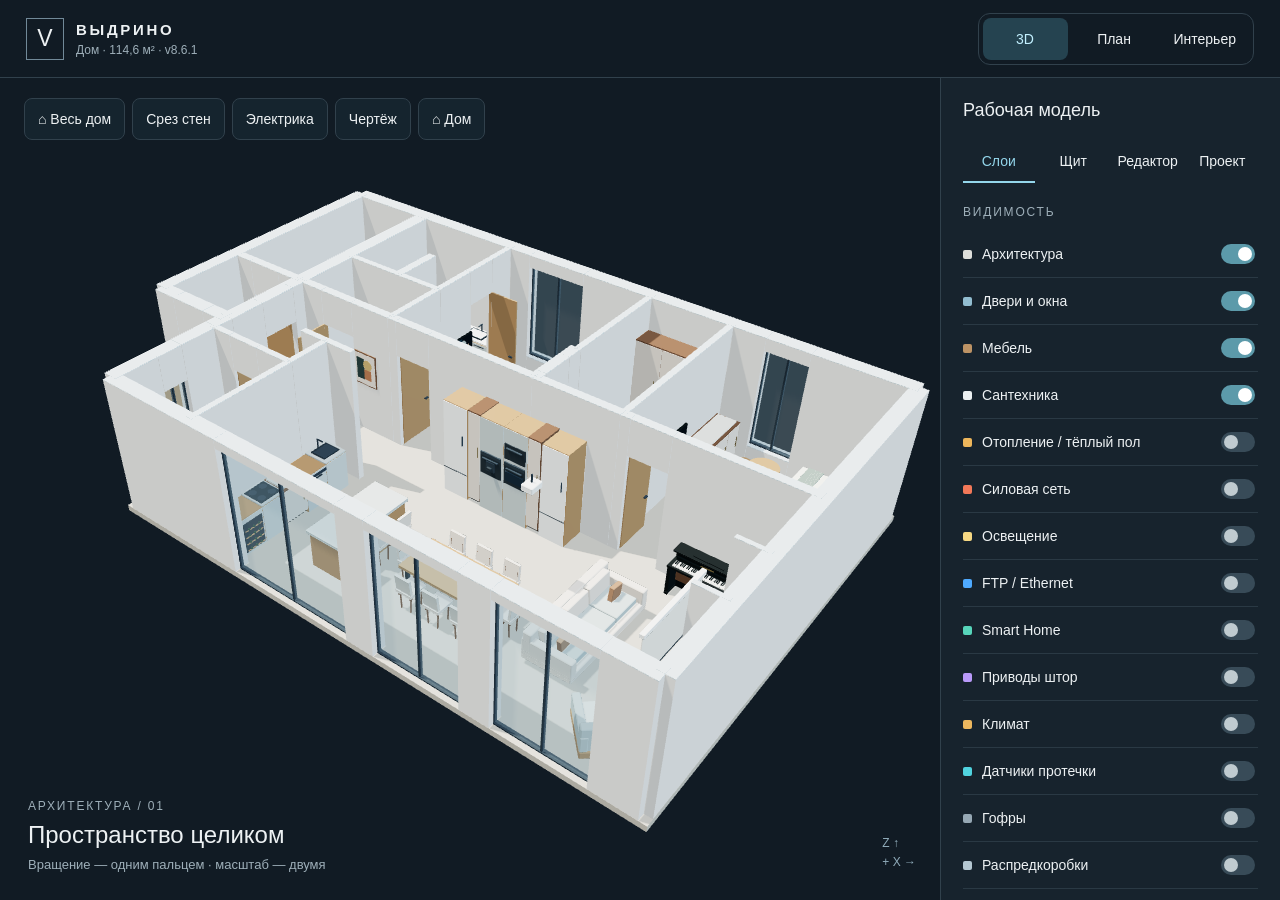
==== commit 61281208: "v8.6.1: keep curtain action buttons inside touch cards" ====
--- a/index.html
+++ b/index.html
@@ -1,5 +1,5 @@
-<!doctype html><html lang="ru"><head><meta charset="utf-8"><meta name="viewport" content="width=device-width,initial-scale=1,viewport-fit=cover"><meta name="theme-color" content="#111b24"><title>Выдрино — архитектура и инженерия</title><link rel="stylesheet" href="studio.css?v=8.5.0"><script type="importmap">{"imports":{"three":"./vendor/three.module.js","three/addons/":"./vendor/"}}</script><link rel="stylesheet" href="home-phone.css?v=8.6.0"></head><body>
-<header><div class="brand"><span class="brandmark">V</span><div><b>ВЫДРИНО</b><small>Дом · 114,6 м² · v8.6</small></div></div><nav aria-label="Вид модели"><button data-view="3d" class="active">3D</button><button data-view="top">План</button><button data-view="walk">Интерьер</button></nav><button id="menu" aria-expanded="false">Настройки ☰</button></header>
+<!doctype html><html lang="ru"><head><meta charset="utf-8"><meta name="viewport" content="width=device-width,initial-scale=1,viewport-fit=cover"><meta name="theme-color" content="#111b24"><title>Выдрино — архитектура и инженерия</title><link rel="stylesheet" href="studio.css?v=8.5.0"><script type="importmap">{"imports":{"three":"./vendor/three.module.js","three/addons/":"./vendor/"}}</script><link rel="stylesheet" href="home-phone.css?v=8.6.1"></head><body>
+<header><div class="brand"><span class="brandmark">V</span><div><b>ВЫДРИНО</b><small>Дом · 114,6 м² · v8.6.1</small></div></div><nav aria-label="Вид модели"><button data-view="3d" class="active">3D</button><button data-view="top">План</button><button data-view="walk">Интерьер</button></nav><button id="menu" aria-expanded="false">Настройки ☰</button></header>
 <main id="view"><div id="loading">Открываем модель…<small>Архитектура из исходного чертежа</small></div><div class="viewtools"><button id="home" title="Показать весь дом">⌂ <span>Весь дом</span></button><button id="cut" class="active">Срез стен</button><button id="electrical">Электрика</button><button id="blueprint">Чертёж</button></div><div id="caption"><span>АРХИТЕКТУРА / 01</span><b id="viewtitle">Пространство целиком</b><small id="hint">Вращение — одним пальцем · масштаб — двумя</small></div><div class="compass">Z ↑<br>+ X →</div><div id="toast" role="status"></div></main>
 <aside id="side"><div class="sidehead"><b>Рабочая модель</b><button id="closepanel" aria-label="Закрыть настройки">✕</button></div><div class="tabs"><button data-tab="layers" class="active">Слои</button><button data-tab="electrical">Щит</button><button data-tab="edit">Редактор</button><button data-tab="project">Проект</button></div>
 <section data-panel="layers"><p class="eyebrow">ВИДИМОСТЬ</p><div id="layers"></div><div class="field"><label for="wallheight">Высота среза <output id="heightout">1,2 м</output></label><input id="wallheight" type="range" min="0.15" max="3.2" step="0.05" value="1.2"></div><div class="field"><label for="source">Исходный лист</label><select id="source"></select><label for="opacity">Прозрачность чертежа <output id="opacityout">70%</output></label><input id="opacity" type="range" min="0" max="100" value="70"></div><div class="callout">Нажмите «Чертёж» для сравнения в виде сверху. Геометрия стен выделена синим.</div></section>
--- a/home-phone.css
+++ b/home-phone.css
@@ -1,3 +1,7 @@
 .home-phone{position:fixed;left:16px;right:auto;top:94px;width:308px;height:min(740px,calc(100dvh - 110px));z-index:20;display:flex;flex-direction:column;padding:44px 15px 15px;border:7px solid #202a31;border-radius:43px;background:radial-gradient(ellipse at 10% 0%,#6d8896,transparent 65%),linear-gradient(145deg,#476372,#1b2c3a 70%);box-shadow:0 20px 70px #0009,0 0 0 1px #7c8b95;color:#fff;overflow:hidden}.home-phone[hidden]{display:none}.phone-island{position:absolute;top:10px;left:50%;transform:translateX(-50%);width:93px;height:23px;border-radius:30px;background:#0c1116}.phone-status{position:absolute;top:17px;left:22px;font-size:9px;font-weight:600;letter-spacing:.02em}.phone-heading{display:flex;justify-content:space-between;align-items:center}.phone-heading small{font-size:9px;letter-spacing:.14em;opacity:.65}.phone-heading h2{font-size:29px;margin:4px 0;font-weight:700;letter-spacing:-.04em}.phone-heading button{border:0;border-radius:50%;background:#ffffff18;min-height:33px;width:33px;padding:0}.home-summary{font-size:11px;line-height:1.4;min-height:18px;color:#d9e6eb;margin:10px 0}.home-summary.alarm{color:#ffb6ae}.home-scenes{display:flex;gap:5px;margin:2px 0 14px}.home-scenes button{flex:1;min-height:37px;font-size:11px;background:#ffffff22;border:0;border-radius:14px;padding:7px}.home-tabs{display:flex;gap:3px;margin-bottom:11px}.home-tabs button{flex:1;min-height:32px;padding:5px;font-size:11px;background:none;border:0;border-radius:20px}.home-tabs button.active{background:#e6f0f0;color:#20323b}.home-content{display:grid;grid-template-columns:1fr 1fr;gap:9px;overflow:auto;align-content:start;flex:1;padding:0 1px 5px;scrollbar-width:thin}.home-tile{border:0;border-radius:18px;padding:12px 10px;min-height:114px;text-align:left;display:flex;flex-direction:column;gap:7px;background:#f2f3efdf;color:#34414a}.home-tile:hover{background:#fafbf8}.home-tile.on{background:#fff5da;color:#76521b}.home-tile.leak{background:#f9b9b0;color:#7f241c}.home-symbol{font-size:25px;line-height:1}.home-tile b{font-size:11px;line-height:1.3;font-weight:650}.home-tile small{font-size:10px;opacity:.72}.curtain-tile{grid-column:1/-1;min-height:110px}.curtain-tile input{accent-color:#ab8350;min-height:35px}.home-demo{font-size:9px;text-align:center;line-height:1.4;opacity:.6;margin:12px 0 0}.home-water-note{grid-column:1/-1;font-size:11px;line-height:1.5;margin:4px 0}.viewtools{flex-wrap:wrap;max-width:calc(100% - 40px)}@media(max-width:900px){.home-phone{top:auto;bottom:12px;left:10px;right:auto;width:270px;height:58dvh;max-height:620px;padding:38px 11px 11px;border-width:5px;border-radius:34px}.phone-heading h2{font-size:24px}.home-summary{margin:5px 0;font-size:10px}.home-scenes{margin-bottom:7px}.home-tile{min-height:98px;padding:10px}.home-demo{margin-top:6px}.home-tabs{margin-bottom:7px}}
 /* Reserve a left rail for the phone; never cover the desktop model. */
 @media(min-width:901px){body.home-open #view{left:340px;right:0}body.home-open #side{display:none}}
+/* Keep the action inside its own tile on both touch and desktop screens. */
+.home-phone .curtain-tile{min-height:190px;height:auto;overflow:hidden}
+.home-phone .curtain-tile>*{flex-shrink:0}
+.home-phone .curtain-tile button{width:100%;min-height:42px;background:#334d56;color:#fff;border:0;border-radius:12px;font-size:12px}
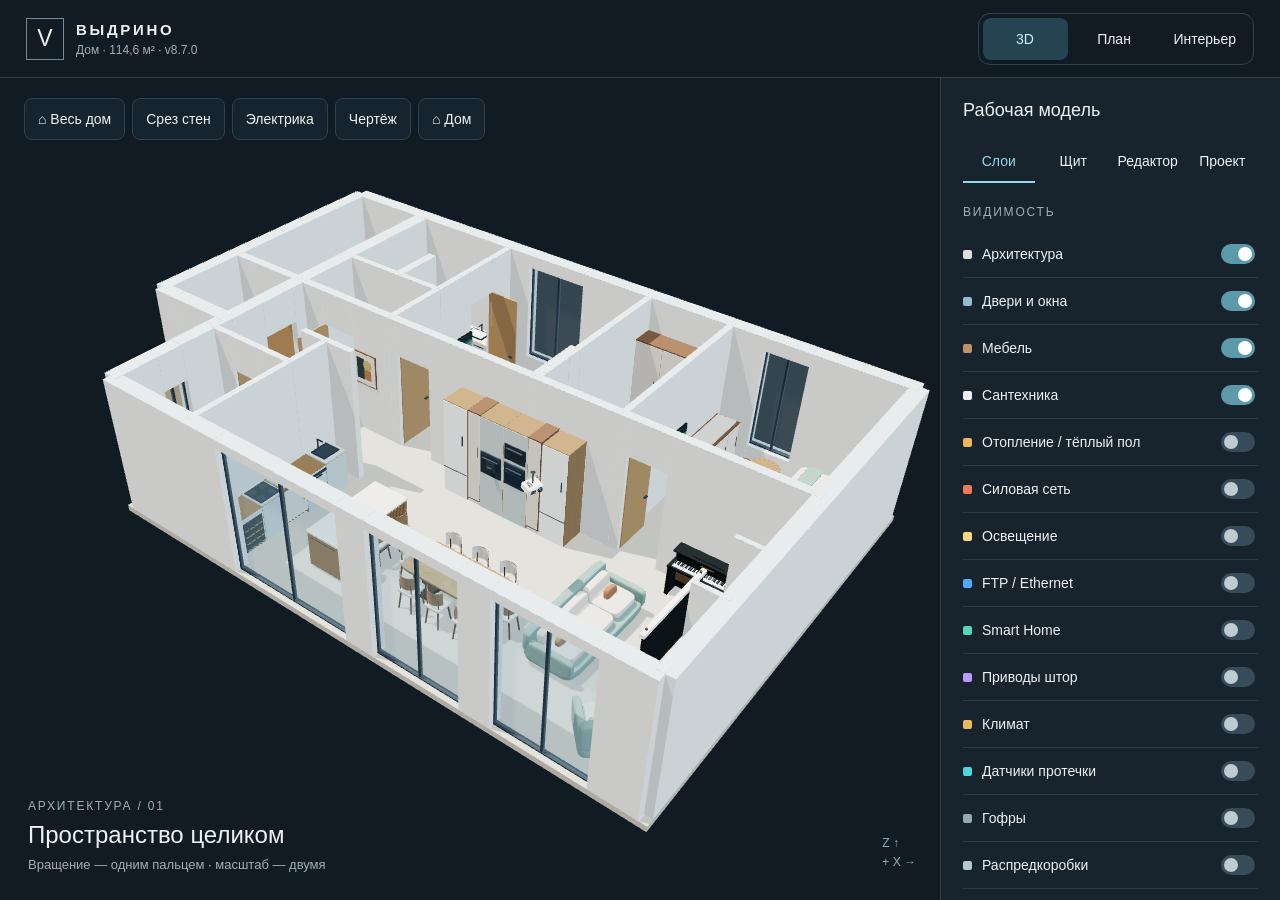
==== commit db00a4a6: "v8.7: sculpted furniture, physical surface maps and screen-aware projector aiming" ====
--- a/index.html
+++ b/index.html
@@ -1,9 +1,9 @@
 <!doctype html><html lang="ru"><head><meta charset="utf-8"><meta name="viewport" content="width=device-width,initial-scale=1,viewport-fit=cover"><meta name="theme-color" content="#111b24"><title>Выдрино — архитектура и инженерия</title><link rel="stylesheet" href="studio.css?v=8.5.0"><script type="importmap">{"imports":{"three":"./vendor/three.module.js","three/addons/":"./vendor/"}}</script><link rel="stylesheet" href="home-phone.css?v=8.6.1"></head><body>
-<header><div class="brand"><span class="brandmark">V</span><div><b>ВЫДРИНО</b><small>Дом · 114,6 м² · v8.6.1</small></div></div><nav aria-label="Вид модели"><button data-view="3d" class="active">3D</button><button data-view="top">План</button><button data-view="walk">Интерьер</button></nav><button id="menu" aria-expanded="false">Настройки ☰</button></header>
+<header><div class="brand"><span class="brandmark">V</span><div><b>ВЫДРИНО</b><small>Дом · 114,6 м² · v8.7.0</small></div></div><nav aria-label="Вид модели"><button data-view="3d" class="active">3D</button><button data-view="top">План</button><button data-view="walk">Интерьер</button></nav><button id="menu" aria-expanded="false">Настройки ☰</button></header>
 <main id="view"><div id="loading">Открываем модель…<small>Архитектура из исходного чертежа</small></div><div class="viewtools"><button id="home" title="Показать весь дом">⌂ <span>Весь дом</span></button><button id="cut" class="active">Срез стен</button><button id="electrical">Электрика</button><button id="blueprint">Чертёж</button></div><div id="caption"><span>АРХИТЕКТУРА / 01</span><b id="viewtitle">Пространство целиком</b><small id="hint">Вращение — одним пальцем · масштаб — двумя</small></div><div class="compass">Z ↑<br>+ X →</div><div id="toast" role="status"></div></main>
 <aside id="side"><div class="sidehead"><b>Рабочая модель</b><button id="closepanel" aria-label="Закрыть настройки">✕</button></div><div class="tabs"><button data-tab="layers" class="active">Слои</button><button data-tab="electrical">Щит</button><button data-tab="edit">Редактор</button><button data-tab="project">Проект</button></div>
 <section data-panel="layers"><p class="eyebrow">ВИДИМОСТЬ</p><div id="layers"></div><div class="field"><label for="wallheight">Высота среза <output id="heightout">1,2 м</output></label><input id="wallheight" type="range" min="0.15" max="3.2" step="0.05" value="1.2"></div><div class="field"><label for="source">Исходный лист</label><select id="source"></select><label for="opacity">Прозрачность чертежа <output id="opacityout">70%</output></label><input id="opacity" type="range" min="0" max="100" value="70"></div><div class="callout">Нажмите «Чертёж» для сравнения в виде сверху. Геометрия стен выделена синим.</div></section>
 <section data-panel="electrical" hidden></section>
 <section data-panel="edit" hidden><p class="eyebrow">РЕДАКТИРОВАНИЕ</p><div class="twocol"><button id="editobjects">Объекты</button><button id="editwalls">Узлы стен</button></div><div class="segmented"><button data-mode="translate" class="active">Двигать</button><button data-mode="rotate">Вращать</button><button data-mode="scale">Размер</button></div><label for="snap">Привязка</label><select id="snap"><option value="0.01">10 мм</option><option value="0.05" selected>50 мм</option><option value="0.1">100 мм</option><option value="0">Без привязки</option></select><div id="selection" class="selection"><b>Выберите объект</b><p>Включите режим и коснитесь мебели, точки или узла стены.</p></div><div id="coordinates" hidden><div class="coords"><label>X, м<input id="posx" type="number" step="0.01"></label><label>Z, м<input id="posz" type="number" step="0.01"></label><label>Y, м<input id="posy" type="number" step="0.01"></label></div><div class="twocol"><button id="applypos">Применить</button><button id="delete" class="danger">Удалить</button></div></div><div class="twocol"><button id="undo" disabled>↶ Отменить</button><button id="redo" disabled>↷ Повторить</button></div><button id="save" class="primary wide">Сохранить JSON</button><p class="muted">Изменения автоматически сохраняются на этом устройстве. JSON позволяет перенести проект или прислать его на доработку.</p></section>
 <section data-panel="project" hidden><p class="eyebrow">СОСТОЯНИЕ ПРОЕКТА</p><div id="stats" class="stats"></div><button id="export" class="primary wide">Экспорт JSON</button><button id="import" class="wide">Импорт JSON</button><input type="file" id="file" accept=".json,application/json" hidden><details><summary>Помещения</summary><div id="rooms"></div></details><details open><summary>Что требует проверки</summary><div id="issues"></div></details><button id="reset" class="wide danger">Вернуть исходную модель</button><a href="legacy-v7.html">Открыть предыдущую v7</a></section></aside>
-<script type="module" src="studio.js?v=8.6.0"></script><script>window.addEventListener('error',e=>{const l=document.getElementById('loading');if(l&&!l.hidden)l.textContent='Не удалось открыть 3D. Проверьте интернет и обновите страницу.'});</script></body></html>
+<script type="module" src="studio.js?v=8.7.0"></script><script>window.addEventListener('error',e=>{const l=document.getElementById('loading');if(l&&!l.hidden)l.textContent='Не удалось открыть 3D. Проверьте интернет и обновите страницу.'});</script></body></html>
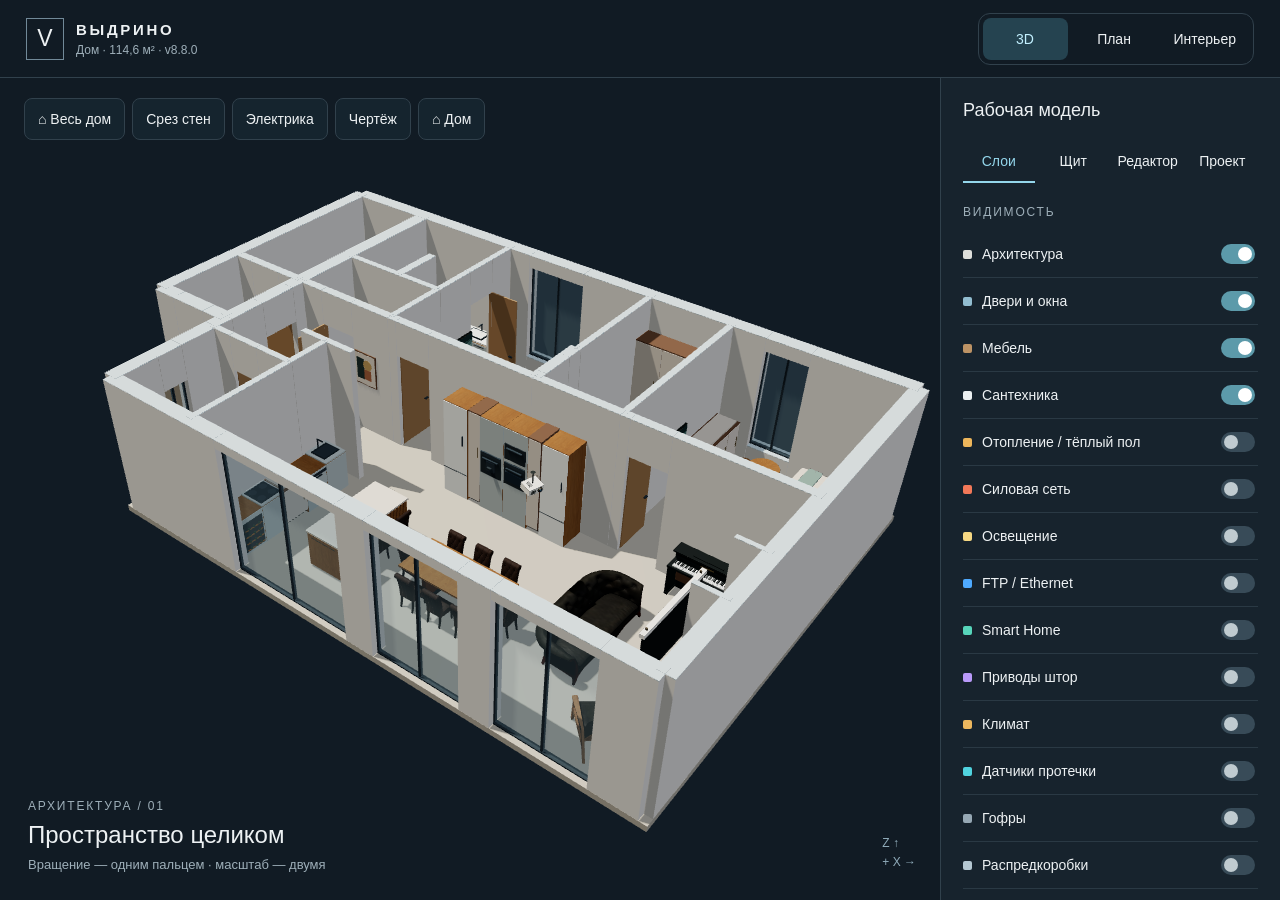
==== commit aef1280b: "v8.8: textured furniture assets and labeled panel assembly" ====
--- a/index.html
+++ b/index.html
@@ -1,9 +1,9 @@
 <!doctype html><html lang="ru"><head><meta charset="utf-8"><meta name="viewport" content="width=device-width,initial-scale=1,viewport-fit=cover"><meta name="theme-color" content="#111b24"><title>Выдрино — архитектура и инженерия</title><link rel="stylesheet" href="studio.css?v=8.5.0"><script type="importmap">{"imports":{"three":"./vendor/three.module.js","three/addons/":"./vendor/"}}</script><link rel="stylesheet" href="home-phone.css?v=8.6.1"></head><body>
-<header><div class="brand"><span class="brandmark">V</span><div><b>ВЫДРИНО</b><small>Дом · 114,6 м² · v8.7.0</small></div></div><nav aria-label="Вид модели"><button data-view="3d" class="active">3D</button><button data-view="top">План</button><button data-view="walk">Интерьер</button></nav><button id="menu" aria-expanded="false">Настройки ☰</button></header>
+<header><div class="brand"><span class="brandmark">V</span><div><b>ВЫДРИНО</b><small>Дом · 114,6 м² · v8.8.0</small></div></div><nav aria-label="Вид модели"><button data-view="3d" class="active">3D</button><button data-view="top">План</button><button data-view="walk">Интерьер</button></nav><button id="menu" aria-expanded="false">Настройки ☰</button></header>
 <main id="view"><div id="loading">Открываем модель…<small>Архитектура из исходного чертежа</small></div><div class="viewtools"><button id="home" title="Показать весь дом">⌂ <span>Весь дом</span></button><button id="cut" class="active">Срез стен</button><button id="electrical">Электрика</button><button id="blueprint">Чертёж</button></div><div id="caption"><span>АРХИТЕКТУРА / 01</span><b id="viewtitle">Пространство целиком</b><small id="hint">Вращение — одним пальцем · масштаб — двумя</small></div><div class="compass">Z ↑<br>+ X →</div><div id="toast" role="status"></div></main>
 <aside id="side"><div class="sidehead"><b>Рабочая модель</b><button id="closepanel" aria-label="Закрыть настройки">✕</button></div><div class="tabs"><button data-tab="layers" class="active">Слои</button><button data-tab="electrical">Щит</button><button data-tab="edit">Редактор</button><button data-tab="project">Проект</button></div>
 <section data-panel="layers"><p class="eyebrow">ВИДИМОСТЬ</p><div id="layers"></div><div class="field"><label for="wallheight">Высота среза <output id="heightout">1,2 м</output></label><input id="wallheight" type="range" min="0.15" max="3.2" step="0.05" value="1.2"></div><div class="field"><label for="source">Исходный лист</label><select id="source"></select><label for="opacity">Прозрачность чертежа <output id="opacityout">70%</output></label><input id="opacity" type="range" min="0" max="100" value="70"></div><div class="callout">Нажмите «Чертёж» для сравнения в виде сверху. Геометрия стен выделена синим.</div></section>
 <section data-panel="electrical" hidden></section>
 <section data-panel="edit" hidden><p class="eyebrow">РЕДАКТИРОВАНИЕ</p><div class="twocol"><button id="editobjects">Объекты</button><button id="editwalls">Узлы стен</button></div><div class="segmented"><button data-mode="translate" class="active">Двигать</button><button data-mode="rotate">Вращать</button><button data-mode="scale">Размер</button></div><label for="snap">Привязка</label><select id="snap"><option value="0.01">10 мм</option><option value="0.05" selected>50 мм</option><option value="0.1">100 мм</option><option value="0">Без привязки</option></select><div id="selection" class="selection"><b>Выберите объект</b><p>Включите режим и коснитесь мебели, точки или узла стены.</p></div><div id="coordinates" hidden><div class="coords"><label>X, м<input id="posx" type="number" step="0.01"></label><label>Z, м<input id="posz" type="number" step="0.01"></label><label>Y, м<input id="posy" type="number" step="0.01"></label></div><div class="twocol"><button id="applypos">Применить</button><button id="delete" class="danger">Удалить</button></div></div><div class="twocol"><button id="undo" disabled>↶ Отменить</button><button id="redo" disabled>↷ Повторить</button></div><button id="save" class="primary wide">Сохранить JSON</button><p class="muted">Изменения автоматически сохраняются на этом устройстве. JSON позволяет перенести проект или прислать его на доработку.</p></section>
 <section data-panel="project" hidden><p class="eyebrow">СОСТОЯНИЕ ПРОЕКТА</p><div id="stats" class="stats"></div><button id="export" class="primary wide">Экспорт JSON</button><button id="import" class="wide">Импорт JSON</button><input type="file" id="file" accept=".json,application/json" hidden><details><summary>Помещения</summary><div id="rooms"></div></details><details open><summary>Что требует проверки</summary><div id="issues"></div></details><button id="reset" class="wide danger">Вернуть исходную модель</button><a href="legacy-v7.html">Открыть предыдущую v7</a></section></aside>
-<script type="module" src="studio.js?v=8.7.0"></script><script>window.addEventListener('error',e=>{const l=document.getElementById('loading');if(l&&!l.hidden)l.textContent='Не удалось открыть 3D. Проверьте интернет и обновите страницу.'});</script></body></html>
+<script type="module" src="studio.js?v=8.8.0"></script><script>window.addEventListener('error',e=>{const l=document.getElementById('loading');if(l&&!l.hidden)l.textContent='Не удалось открыть 3D. Проверьте интернет и обновите страницу.'});</script></body></html>
